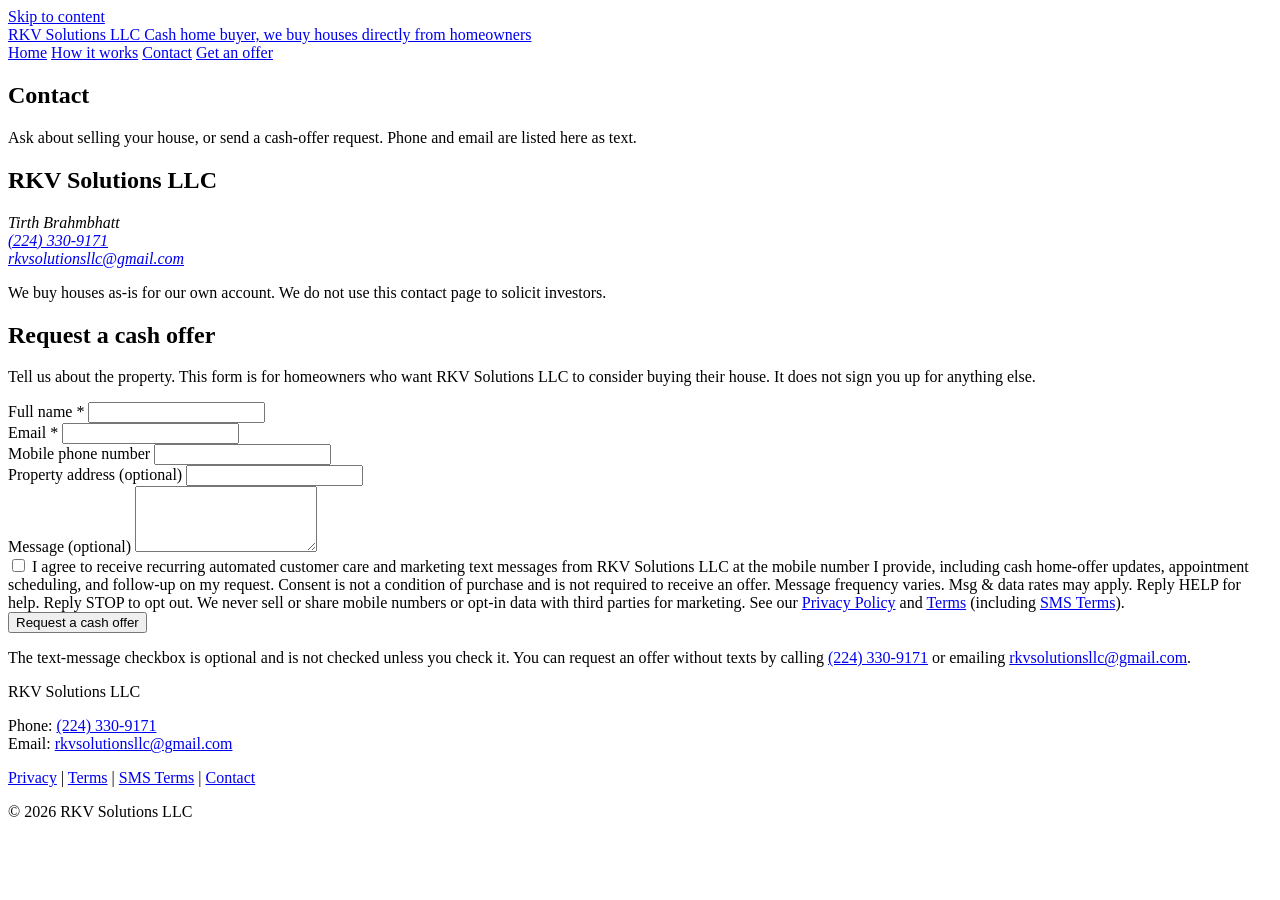
==== contact.html @ 596e33f6 "Publish RKV Solutions site" ====
<!DOCTYPE html>
<html lang="en">
<head>
  <meta charset="utf-8">
  <meta name="viewport" content="width=device-width, initial-scale=1">
  <title>Contact | RKV Solutions LLC</title>
  <meta name="description" content="Contact RKV Solutions LLC. Phone (224) 330-9171. Email rkvsolutionsllc@gmail.com.">
  <link rel="stylesheet" href="style.css">
</head>
<body>
  <a class="skip-link" href="#main">Skip to content</a>
  <header class="site-header">
    <div class="header-inner">
      <a class="brand" href="index.html">
        <span class="brand-name">RKV Solutions LLC</span>
        <span class="brand-tag">Cash home buyer, we buy houses directly from homeowners</span>
      </a>
      <nav class="nav" aria-label="Primary">
        <a href="index.html">Home</a>
        <a href="index.html#how-it-works">How it works</a>
        <a href="contact.html" aria-current="page">Contact</a>
        <a class="nav-cta" href="#offer-form">Get an offer</a>
      </nav>
    </div>
  </header>

  <main id="main">
    <section class="section">
      <div class="wrap contact-grid">
        <div>
          <h1>Contact</h1>
          <p>Ask about selling your house, or send a cash-offer request. Phone and email are listed here as text.</p>
          <div class="card">
            <h2>RKV Solutions LLC</h2>
            <address>
              Tirth Brahmbhatt<br>
              <a href="tel:+12243309171">(224) 330-9171</a><br>
              <a href="mailto:rkvsolutionsllc@gmail.com">rkvsolutionsllc@gmail.com</a>
            </address>
            <p>We buy houses as-is for our own account. We do not use this contact page to solicit investors.</p>
          </div>
        </div>
        <div class="form-card" id="offer-form">
          <form class="offer-form" action="#" method="post">
            <h2>Request a cash offer</h2>
            <p class="form-intro">Tell us about the property. This form is for homeowners who want RKV Solutions LLC to consider buying their house. It does not sign you up for anything else.</p>
            <div class="field">
              <label for="c-full_name">Full name <span class="req" aria-hidden="true">*</span></label>
              <input type="text" id="c-full_name" name="full_name" autocomplete="name" required>
            </div>
            <div class="field">
              <label for="c-email">Email <span class="req" aria-hidden="true">*</span></label>
              <input type="email" id="c-email" name="email" autocomplete="email" required>
            </div>
            <div class="field">
              <label for="c-mobile_phone">Mobile phone number</label>
              <input type="tel" id="c-mobile_phone" name="mobile_phone" autocomplete="tel" inputmode="tel">
            </div>
            <div class="field">
              <label for="c-property_address">Property address (optional)</label>
              <input type="text" id="c-property_address" name="property_address" autocomplete="street-address">
            </div>
            <div class="field">
              <label for="c-message">Message (optional)</label>
              <textarea id="c-message" name="message" rows="4"></textarea>
            </div>
            <div class="consent">
              <input type="checkbox" id="c-sms-consent" name="sms_consent" value="yes">
              <label for="c-sms-consent">I agree to receive recurring automated customer care and marketing text messages from RKV Solutions LLC at the mobile number I provide, including cash home-offer updates, appointment scheduling, and follow-up on my request. Consent is not a condition of purchase and is not required to receive an offer. Message frequency varies. Msg &amp; data rates may apply. Reply HELP for help. Reply STOP to opt out. We never sell or share mobile numbers or opt-in data with third parties for marketing. See our <a href="privacy.html">Privacy Policy</a> and <a href="terms.html">Terms</a> (including <a href="sms-terms.html">SMS Terms</a>).</label>
            </div>
            <button type="submit" class="btn">Request a cash offer</button>
            <p class="form-note">The text-message checkbox is optional and is not checked unless you check it. You can request an offer without texts by calling <a href="tel:+12243309171">(224) 330-9171</a> or emailing <a href="mailto:rkvsolutionsllc@gmail.com">rkvsolutionsllc@gmail.com</a>.</p>
          </form>
        </div>
      </div>
    </section>
  </main>
  <footer class="site-footer">
    <div class="footer-inner">
      <p class="footer-legal-name">RKV Solutions LLC</p>
      <p>
                Phone: <a href="tel:+12243309171">(224) 330-9171</a><br>
        Email: <a href="mailto:rkvsolutionsllc@gmail.com">rkvsolutionsllc@gmail.com</a>
      </p>
      <p class="footer-links">
        <a href="privacy.html">Privacy</a> |
        <a href="terms.html">Terms</a> |
        <a href="sms-terms.html">SMS Terms</a> |
        <a href="contact.html">Contact</a>
      </p>
      <p class="copyright">&copy; 2026 RKV Solutions LLC</p>
    </div>
  </footer>
</body>
</html>
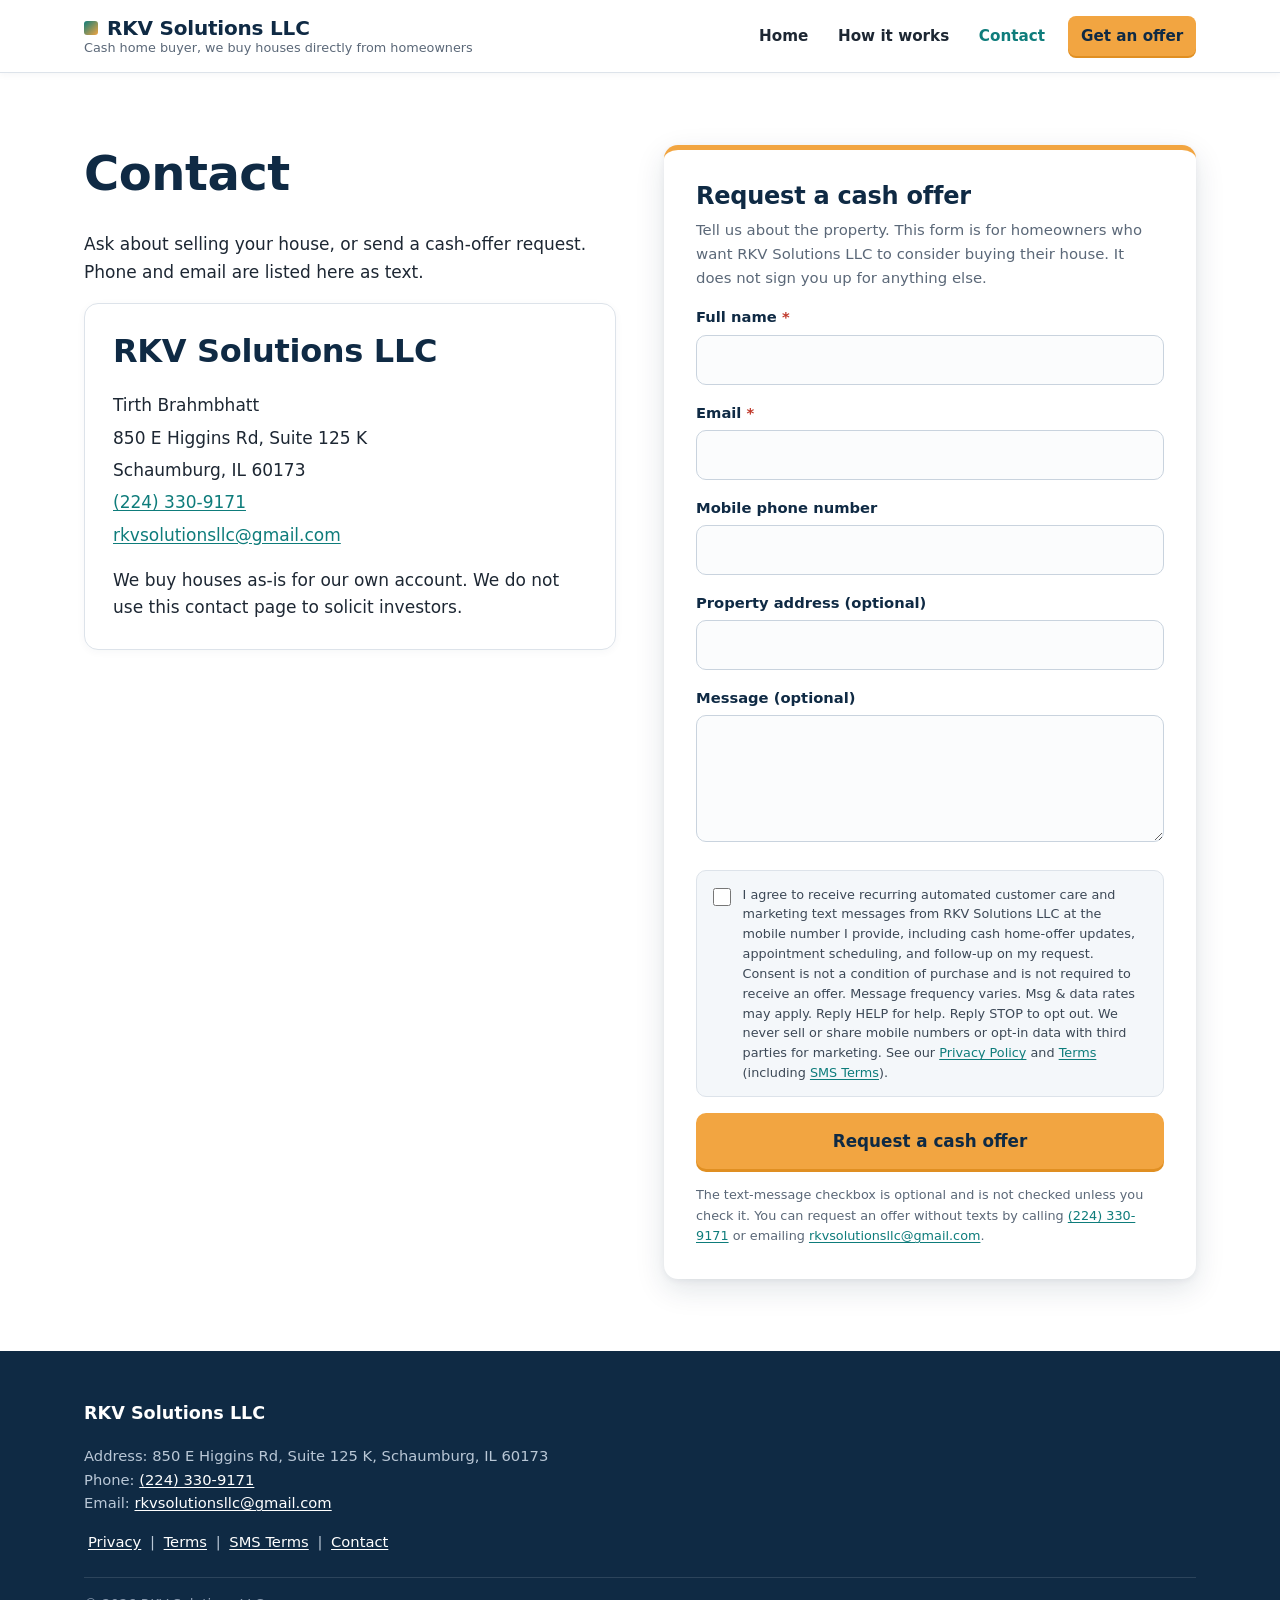
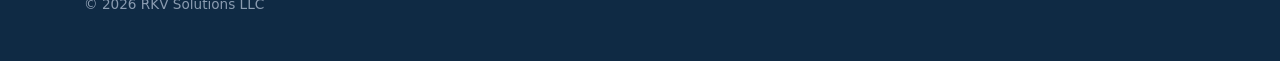
==== commit abbebbca: "Add business address to contact page and all footers" ====
--- a/contact.html
+++ b/contact.html
@@ -34,6 +34,8 @@
             <h2>RKV Solutions LLC</h2>
             <address>
               Tirth Brahmbhatt<br>
+              850 E Higgins Rd, Suite 125 K<br>
+              Schaumburg, IL 60173<br>
               <a href="tel:+12243309171">(224) 330-9171</a><br>
               <a href="mailto:rkvsolutionsllc@gmail.com">rkvsolutionsllc@gmail.com</a>
             </address>
@@ -79,6 +81,7 @@
     <div class="footer-inner">
       <p class="footer-legal-name">RKV Solutions LLC</p>
       <p>
+        Address: 850 E Higgins Rd, Suite 125 K, Schaumburg, IL 60173<br>
                 Phone: <a href="tel:+12243309171">(224) 330-9171</a><br>
         Email: <a href="mailto:rkvsolutionsllc@gmail.com">rkvsolutionsllc@gmail.com</a>
       </p>
--- a/style.css
+++ b/style.css
@@ -0,0 +1,88 @@
+:root{--navy:#0f2a44;--navy-2:#173a5e;--teal:#0e7c7b;--teal-d:#0a6463;--accent:#f2a541;--accent-d:#e08f22;--ink:#1d2733;--muted:#5b6878;--line:#dde3ea;--paper:#f4f7fa;--white:#fff;--r:14px;--shadow:0 10px 30px rgba(15,42,68,.12),0 2px 6px rgba(15,42,68,.06)}
+*,*::before,*::after{box-sizing:border-box}
+html{scroll-behavior:smooth;-webkit-text-size-adjust:100%}
+body{margin:0;font-family:system-ui,-apple-system,"Segoe UI",Roboto,"Helvetica Neue",Arial,sans-serif;font-size:17px;line-height:1.6;color:var(--ink);background:var(--white)}
+h1,h2,h3{line-height:1.2;color:var(--navy);margin:0 0 .6em;letter-spacing:-.01em}
+h1{font-size:clamp(2rem,4.5vw,3rem);font-weight:800}
+h2{font-size:clamp(1.5rem,3vw,2rem);font-weight:750}
+h3{font-size:1.15rem;font-weight:700}
+p{margin:0 0 1em}
+a{color:var(--teal);text-underline-offset:2px}
+a:hover{color:var(--teal-d)}
+:focus-visible{outline:3px solid var(--accent);outline-offset:2px}
+.skip-link{position:absolute;left:1rem;top:-100px;z-index:100;background:var(--navy);color:#fff;padding:.6rem 1rem;border-radius:8px;font-weight:600}
+.skip-link:focus{top:1rem;color:#fff}
+.wrap,.header-inner,.hero-inner,.footer-inner{max-width:1160px;margin:0 auto;padding:0 1.5rem}
+/* header */
+.site-header{position:sticky;top:0;z-index:50;background:rgba(255,255,255,.96);backdrop-filter:saturate(1.4) blur(8px);border-bottom:1px solid var(--line);box-shadow:0 1px 8px rgba(15,42,68,.05)}
+.header-inner{display:flex;align-items:center;justify-content:space-between;gap:1rem;min-height:72px;padding-top:.6rem;padding-bottom:.6rem}
+.brand{display:flex;flex-direction:column;text-decoration:none;line-height:1.2}
+.brand-name{font-weight:800;font-size:1.25rem;color:var(--navy);letter-spacing:-.01em}
+.brand-name::before{content:"";display:inline-block;width:.7em;height:.7em;margin-right:.45em;border-radius:3px;background:linear-gradient(135deg,var(--teal),var(--accent));vertical-align:.02em}
+.brand-tag{font-size:.8rem;color:var(--muted)}
+.nav{display:flex;align-items:center;gap:.25rem;flex-wrap:wrap}
+.nav a{text-decoration:none;color:var(--ink);font-weight:600;font-size:.95rem;padding:.5rem .8rem;border-radius:8px}
+.nav a:hover{background:var(--paper);color:var(--navy)}
+.nav a[aria-current="page"]{color:var(--teal)}
+.nav a.nav-cta{background:var(--accent);color:var(--navy);margin-left:.4rem;box-shadow:0 2px 0 var(--accent-d)}
+.nav a.nav-cta:hover{background:var(--accent-d);color:var(--navy)}
+/* hero */
+.hero{background:radial-gradient(1200px 500px at 85% -10%,rgba(14,124,123,.35),transparent 60%),linear-gradient(160deg,var(--navy) 0%,var(--navy-2) 100%);color:#e8eef5;padding:4.5rem 0}
+.hero-inner{display:grid;grid-template-columns:1.1fr .9fr;gap:3rem;align-items:start}
+.hero h1{color:#fff}
+.lede{font-size:1.2rem;color:#d3deea;max-width:36em}
+.hero-points{list-style:none;padding:0;margin:1.75rem 0 0;display:grid;gap:.85rem}
+.hero-points li{position:relative;padding-left:2.1rem;color:#e8eef5}
+.hero-points li::before{content:"✓";position:absolute;left:0;top:.1rem;width:1.45rem;height:1.45rem;border-radius:50%;background:var(--accent);color:var(--navy);font-weight:800;font-size:.85rem;display:grid;place-items:center;line-height:1}
+/* form */
+.form-card{background:var(--white);color:var(--ink);border-radius:var(--r);box-shadow:var(--shadow);padding:2rem;border-top:5px solid var(--accent);scroll-margin-top:90px}
+.form-card h2{font-size:1.5rem;margin-bottom:.35em}
+.form-intro{color:var(--muted);font-size:.93rem}
+.field{margin-bottom:1rem}
+.field label{display:block;font-weight:600;font-size:.92rem;margin-bottom:.35rem;color:var(--navy)}
+.req{color:#c0392b}
+input[type=text],input[type=email],input[type=tel],textarea{width:100%;font:inherit;font-size:1rem;color:var(--ink);background:#fbfcfd;border:1px solid #c9d3de;border-radius:10px;padding:.7rem .85rem;transition:border-color .15s,box-shadow .15s}
+textarea{resize:vertical;min-height:6rem}
+input:focus,textarea:focus{outline:none;border-color:var(--teal);box-shadow:0 0 0 3px rgba(14,124,123,.2);background:#fff}
+.consent{display:flex;gap:.7rem;align-items:flex-start;background:var(--paper);border:1px solid var(--line);border-radius:10px;padding:.85rem 1rem;margin:1.25rem 0 1rem}
+.consent input[type=checkbox]{flex:0 0 auto;width:1.15rem;height:1.15rem;margin:.2rem 0 0;accent-color:var(--teal)}
+.consent label{font-size:.8rem;line-height:1.55;color:#3c4856}
+.btn{display:block;width:100%;font:inherit;font-weight:700;font-size:1.05rem;color:var(--navy);background:var(--accent);border:0;border-radius:10px;padding:.9rem 1.25rem;cursor:pointer;box-shadow:0 3px 0 var(--accent-d);transition:transform .08s,background .15s}
+.btn:hover{background:var(--accent-d)}
+.btn:active{transform:translateY(2px);box-shadow:0 1px 0 var(--accent-d)}
+.form-note{font-size:.8rem;color:var(--muted);margin:1rem 0 0}
+/* sections */
+.section{padding:4.5rem 0;scroll-margin-top:72px}
+.section-paper{background:var(--paper);border-top:1px solid var(--line);border-bottom:1px solid var(--line)}
+.section .wrap>h2+p{color:var(--muted);font-size:1.08rem;max-width:44em}
+.grid-3,.grid-2{display:grid;gap:1.5rem;margin-top:2rem}
+.grid-3{grid-template-columns:repeat(3,1fr)}
+.grid-2{grid-template-columns:repeat(auto-fit,minmax(260px,1fr))}
+.card{background:var(--white);border:1px solid var(--line);border-radius:var(--r);padding:1.75rem;box-shadow:0 2px 8px rgba(15,42,68,.04);transition:box-shadow .2s,transform .2s}
+.card:hover{box-shadow:var(--shadow);transform:translateY(-2px)}
+.card p:last-child{margin-bottom:0}
+.grid-3{counter-reset:step}
+.step{display:inline-flex;align-items:center;gap:.5rem;font-size:.78rem;font-weight:700;text-transform:uppercase;letter-spacing:.08em;color:var(--teal);margin-bottom:.9rem}
+.step::before{counter-increment:step;content:counter(step);display:grid;place-items:center;width:2.4rem;height:2.4rem;border-radius:50%;background:var(--navy);color:#fff;font-size:1.1rem;letter-spacing:0}
+.grid-2 .card{border-left:4px solid var(--teal)}
+#contact .wrap{max-width:820px}
+/* contact page */
+.contact-grid{display:grid;grid-template-columns:1fr 1fr;gap:3rem;align-items:start}
+address{font-style:normal;line-height:1.9;margin-bottom:1rem}
+/* legal pages */
+.legal{max-width:760px;margin:0 auto;padding:3.5rem 1.5rem 4rem}
+.legal h2{font-size:1.3rem;margin-top:2.2rem;padding-top:1.2rem;border-top:1px solid var(--line)}
+.legal ul{padding-left:1.3rem}
+.legal li{margin-bottom:.3rem}
+.updated{display:inline-block;font-size:.85rem;color:var(--muted);background:var(--paper);border:1px solid var(--line);border-radius:999px;padding:.25rem .8rem}
+/* footer */
+.site-footer{background:var(--navy);color:#b9c7d6;padding:3rem 0 2rem;font-size:.92rem}
+.site-footer a{color:#fff}
+.site-footer a:hover{color:var(--accent)}
+.footer-legal-name,.site-footer strong{color:#fff;font-weight:800;font-size:1.1rem}
+.footer-links a{margin:0 .25rem}
+.copyright{border-top:1px solid rgba(255,255,255,.12);padding-top:1rem;margin-top:1.5rem;color:#8a9bb0;font-size:.85rem}
+/* responsive */
+@media (max-width:900px){.hero-inner,.contact-grid{grid-template-columns:1fr;gap:2rem}.grid-3{grid-template-columns:1fr}.hero{padding:3rem 0}.section{padding:3.25rem 0}}
+@media (max-width:640px){body{font-size:16px}.header-inner{flex-direction:column;align-items:flex-start;gap:.4rem}.brand-tag{font-size:.72rem}.nav{width:100%;gap:0}.nav a{padding:.4rem .6rem;font-size:.9rem}.nav a.nav-cta{margin-left:auto}.form-card{padding:1.4rem}.wrap,.header-inner,.hero-inner,.footer-inner{padding-left:1.1rem;padding-right:1.1rem}}
+@media (prefers-reduced-motion:reduce){*{transition:none!important;scroll-behavior:auto!important}}
